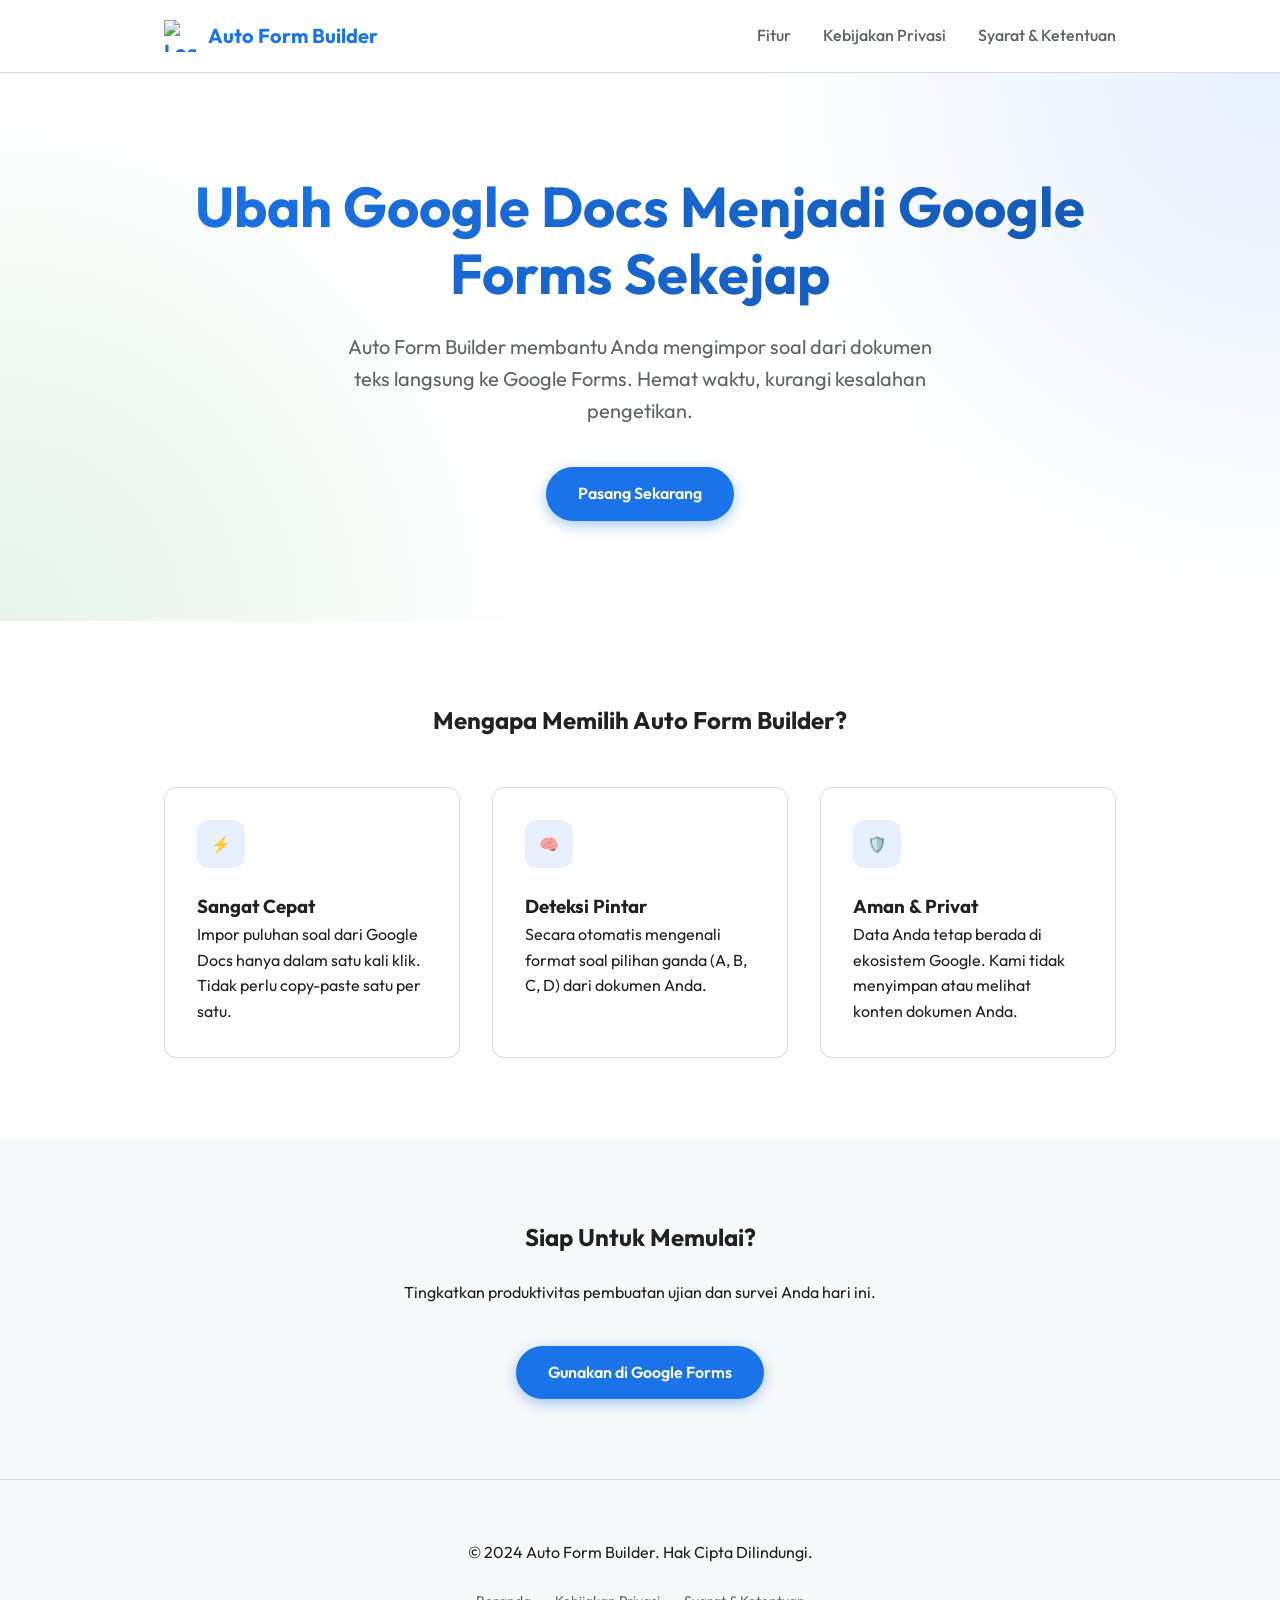
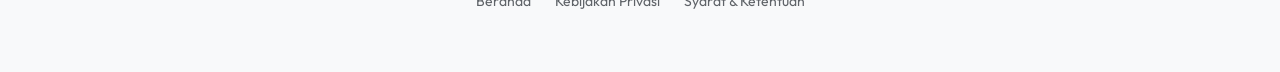
==== docs/index.html @ 88bf44c3 "push" ====
<!DOCTYPE html>
<html lang="id">
<head>
    <meta charset="UTF-8">
    <meta name="viewport" content="width=device-width, initial-scale=1.0">
    <title>Auto Form Builder - Buat Google Forms Secara Otomatis</title>
    <meta name="description" content="Konversi dokumen soal dari Google Docs ke Google Forms dalam hitungan detik dengan Auto Form Builder.">
    <link rel="preconnect" href="https://fonts.googleapis.com">
    <link rel="preconnect" href="https://fonts.gstatic.com" crossorigin>
    <link href="https://fonts.googleapis.com/css2?family=Outfit:wght@400;500;600;700&display=swap" rel="stylesheet">
    <link rel="stylesheet" href="style.css">
    <link rel="icon" type="image/png" href="https://www.gstatic.com/images/branding/product/1x/forms_2020q4_48dp.png">
</head>
<body>
    <header>
        <div class="container">
            <nav>
                <a href="index.html" class="logo">
                    <img src="https://www.gstatic.com/images/branding/product/1x/forms_2020q4_48dp.png" alt="Logo">
                    Auto Form Builder
                </a>
                <div class="nav-links">
                    <a href="#features">Fitur</a>
                    <a href="privacy-policy.html">Kebijakan Privasi</a>
                    <a href="terms.html">Syarat & Ketentuan</a>
                </div>
            </nav>
        </div>
    </header>

    <main>
        <section class="hero">
            <div class="container">
                <h1>Ubah Google Docs Menjadi Google Forms Sekejap</h1>
                <p>Auto Form Builder membantu Anda mengimpor soal dari dokumen teks langsung ke Google Forms. Hemat waktu, kurangi kesalahan pengetikan.</p>
                <div class="hero-btns">
                    <a href="#" class="btn btn-primary">Pasang Sekarang</a>
                </div>
            </div>
        </section>

        <section id="features" class="section">
            <div class="container">
                <h2 style="text-align: center; margin-bottom: 48px;">Mengapa Memilih Auto Form Builder?</h2>
                <div class="features-grid">
                    <div class="card">
                        <div class="card-icon">⚡</div>
                        <h3>Sangat Cepat</h3>
                        <p>Impor puluhan soal dari Google Docs hanya dalam satu kali klik. Tidak perlu copy-paste satu per satu.</p>
                    </div>
                    <div class="card">
                        <div class="card-icon">🧠</div>
                        <h3>Deteksi Pintar</h3>
                        <p>Secara otomatis mengenali format soal pilihan ganda (A, B, C, D) dari dokumen Anda.</p>
                    </div>
                    <div class="card">
                        <div class="card-icon">🛡️</div>
                        <h3>Aman & Privat</h3>
                        <p>Data Anda tetap berada di ekosistem Google. Kami tidak menyimpan atau melihat konten dokumen Anda.</p>
                    </div>
                </div>
            </div>
        </section>

        <section class="section" style="background-color: var(--bg-alt);">
            <div class="container" style="text-align: center;">
                <h2>Siap Untuk Memulai?</h2>
                <p style="margin: 24px 0 40px;">Tingkatkan produktivitas pembuatan ujian dan survei Anda hari ini.</p>
                <a href="#" class="btn btn-primary">Gunakan di Google Forms</a>
            </div>
        </section>
    </main>

    <footer>
        <div class="container">
            <p>&copy; 2024 Auto Form Builder. Hak Cipta Dilindungi.</p>
            <div class="footer-links">
                <a href="index.html">Beranda</a>
                <a href="privacy-policy.html">Kebijakan Privasi</a>
                <a href="terms.html">Syarat & Ketentuan</a>
            </div>
        </div>
    </footer>
</body>
</html>
---- docs/style.css ----
:root {
  --primary: #1a73e8;
  --primary-dark: #1557b0;
  --secondary: #34a853;
  --text: #202124;
  --text-light: #5f6368;
  --bg: #ffffff;
  --bg-alt: #f8f9fa;
  --border: #dadce0;
  --shadow: 0 4px 6px -1px rgba(0, 0, 0, 0.1), 0 2px 4px -1px rgba(0, 0, 0, 0.06);
  --radius: 12px;
}

* {
  box-sizing: border-box;
  margin: 0;
  padding: 0;
}

body {
  font-family: 'Outfit', 'Inter', -apple-system, BlinkMacSystemFont, "Segoe UI", Roboto, sans-serif;
  line-height: 1.6;
  color: var(--text);
  background-color: var(--bg);
  -webkit-font-smoothing: antialiased;
}

.container {
  max-width: 1000px;
  margin: 0 auto;
  padding: 0 24px;
}

/* Header & Nav */
header {
  background: rgba(255, 255, 255, 0.8);
  backdrop-filter: blur(10px);
  position: sticky;
  top: 0;
  z-index: 100;
  border-bottom: 1px solid var(--border);
}

nav {
  display: flex;
  justify-content: space-between;
  align-items: center;
  height: 72px;
}

.logo {
  display: flex;
  align-items: center;
  gap: 12px;
  text-decoration: none;
  font-weight: 700;
  font-size: 1.25rem;
  color: var(--primary);
}

.logo img {
  height: 32px;
  width: 32px;
}

.nav-links {
  display: flex;
  gap: 32px;
}

.nav-links a {
  text-decoration: none;
  color: var(--text-light);
  font-weight: 500;
  transition: color 0.2s;
}

.nav-links a:hover {
  color: var(--primary);
}

/* Hero Section */
.hero {
  padding: 100px 0;
  text-align: center;
  background: radial-gradient(circle at top right, #e8f0fe 0%, transparent 40%),
              radial-gradient(circle at bottom left, #e6f4ea 0%, transparent 40%);
}

.hero h1 {
  font-size: 3.5rem;
  line-height: 1.2;
  margin-bottom: 24px;
  background: linear-gradient(135deg, var(--primary), var(--primary-dark));
  -webkit-background-clip: text;
  -webkit-text-fill-color: transparent;
}

.hero p {
  font-size: 1.25rem;
  color: var(--text-light);
  max-width: 600px;
  margin: 0 auto 40px;
}

.btn {
  display: inline-block;
  padding: 14px 32px;
  border-radius: 50px;
  font-weight: 600;
  text-decoration: none;
  transition: all 0.2s;
  cursor: pointer;
}

.btn-primary {
  background-color: var(--primary);
  color: white;
  box-shadow: 0 4px 14px 0 rgba(26, 115, 232, 0.39);
}

.btn-primary:hover {
  background-color: var(--primary-dark);
  transform: translateY(-2px);
  box-shadow: 0 6px 20px rgba(26, 115, 232, 0.23);
}

/* Features */
.section {
  padding: 80px 0;
}

.features-grid {
  display: grid;
  grid-template-columns: repeat(auto-fit, minmax(280px, 1fr));
  gap: 32px;
  margin-top: 48px;
}

.card {
  padding: 32px;
  border-radius: var(--radius);
  background: white;
  border: 1px solid var(--border);
  transition: transform 0.3s, box-shadow 0.3s;
}

.card:hover {
  transform: translateY(-8px);
  box-shadow: var(--shadow);
}

.card-icon {
  width: 48px;
  height: 48px;
  background: #e8f0fe;
  border-radius: 12px;
  display: flex;
  align-items: center;
  justify-content: center;
  margin-bottom: 24px;
  color: var(--primary);
}

/* Content Pages (Privacy/Terms) */
.content-page {
  padding: 60px 0 120px;
}

.content-page h1 {
  margin-bottom: 40px;
}

.content-page h2 {
  margin: 40px 0 20px;
}

.content-page p, .content-page ul {
  margin-bottom: 20px;
  color: var(--text-light);
}

.content-page ul {
  padding-left: 20px;
}

/* Footer */
footer {
  padding: 60px 0;
  background-color: var(--bg-alt);
  border-top: 1px solid var(--border);
  text-align: center;
}

.footer-links {
  display: flex;
  justify-content: center;
  gap: 24px;
  margin-top: 24px;
}

.footer-links a {
  color: var(--text-light);
  text-decoration: none;
  font-size: 0.875rem;
}

.footer-links a:hover {
  color: var(--primary);
}

@media (max-width: 768px) {
  .hero h1 {
    font-size: 2.5rem;
  }
  .nav-links {
    display: none;
  }
}
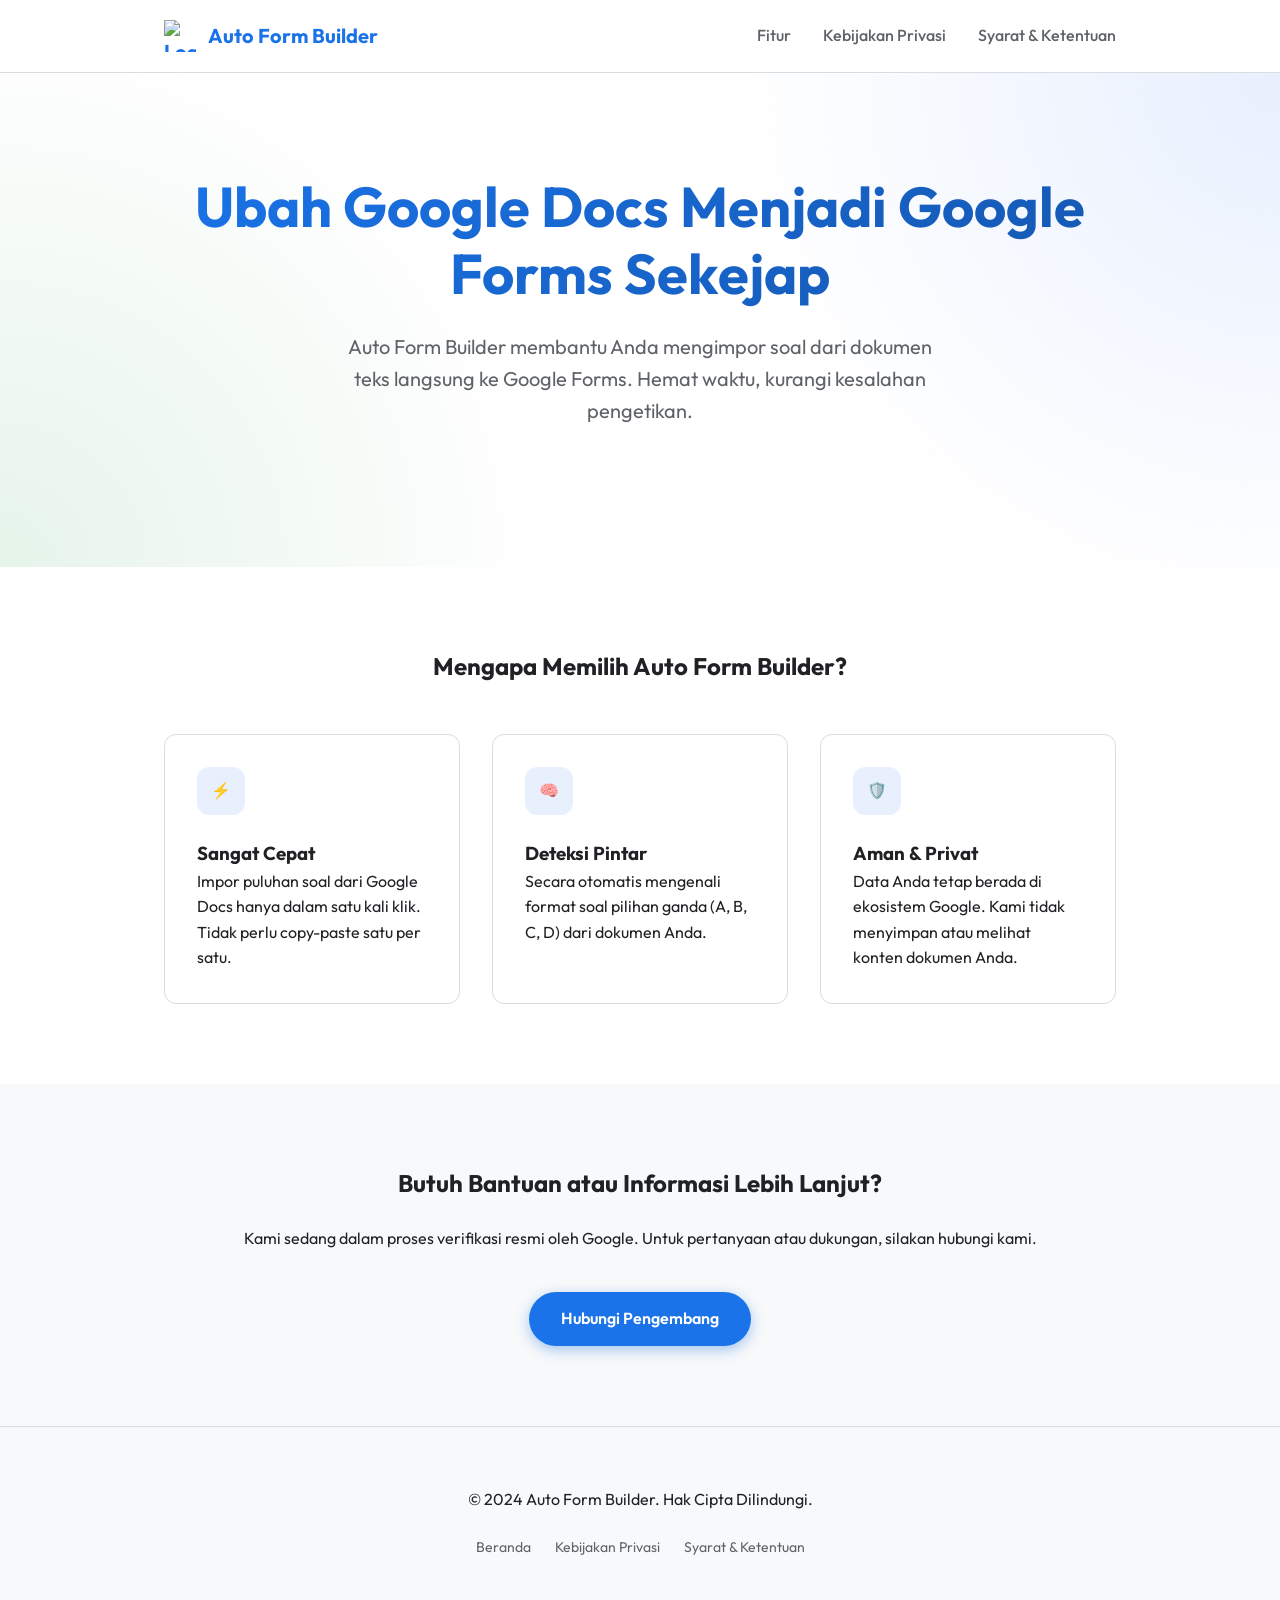
==== commit 7a3772de: "penyesuaian website untuk review google" ====
--- a/docs/index.html
+++ b/docs/index.html
@@ -10,6 +10,7 @@
     <link href="https://fonts.googleapis.com/css2?family=Outfit:wght@400;500;600;700&display=swap" rel="stylesheet">
     <link rel="stylesheet" href="style.css">
     <link rel="icon" type="image/png" href="https://www.gstatic.com/images/branding/product/1x/forms_2020q4_48dp.png">
+    <meta name="google-site-verification" content="C3BeXTS-WfFzQYkXwgGQcWm96FCxZkGLvEajfNhK2cY" />
 </head>
 <body>
     <header>
@@ -34,7 +35,7 @@
                 <h1>Ubah Google Docs Menjadi Google Forms Sekejap</h1>
                 <p>Auto Form Builder membantu Anda mengimpor soal dari dokumen teks langsung ke Google Forms. Hemat waktu, kurangi kesalahan pengetikan.</p>
                 <div class="hero-btns">
-                    <a href="#" class="btn btn-primary">Pasang Sekarang</a>
+                    <!-- Tombol dihapus sementara untuk proses review Google sesuai panduan Marketplace -->
                 </div>
             </div>
         </section>
@@ -64,9 +65,9 @@
 
         <section class="section" style="background-color: var(--bg-alt);">
             <div class="container" style="text-align: center;">
-                <h2>Siap Untuk Memulai?</h2>
-                <p style="margin: 24px 0 40px;">Tingkatkan produktivitas pembuatan ujian dan survei Anda hari ini.</p>
-                <a href="#" class="btn btn-primary">Gunakan di Google Forms</a>
+                <h2>Butuh Bantuan atau Informasi Lebih Lanjut?</h2>
+                <p style="margin: 24px 0 40px;">Kami sedang dalam proses verifikasi resmi oleh Google. Untuk pertanyaan atau dukungan, silakan hubungi kami.</p>
+                <a href="mailto:iyrdrms@gmail.com" class="btn btn-primary">Hubungi Pengembang</a>
             </div>
         </section>
     </main>
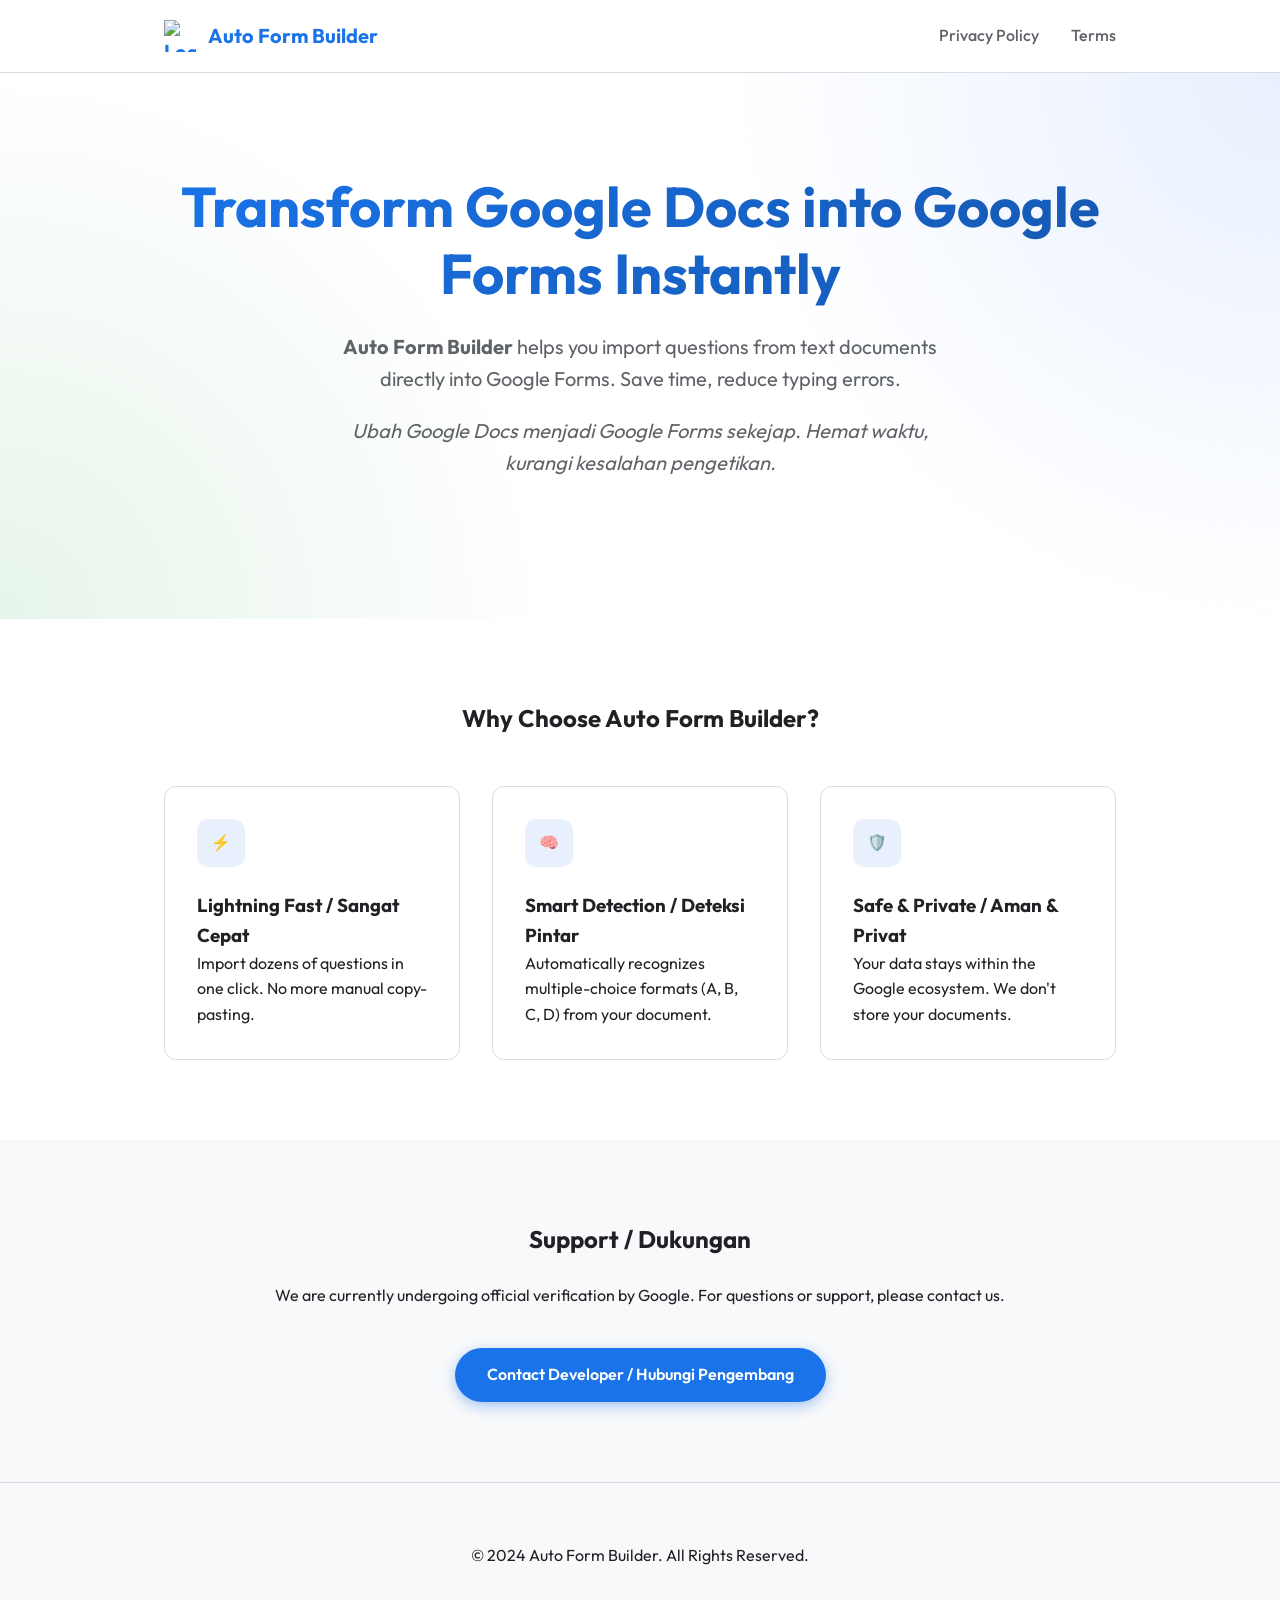
==== commit 83bfd302: "push" ====
--- a/docs/index.html
+++ b/docs/index.html
@@ -3,8 +3,8 @@
 <head>
     <meta charset="UTF-8">
     <meta name="viewport" content="width=device-width, initial-scale=1.0">
-    <title>Auto Form Builder - Buat Google Forms Secara Otomatis</title>
-    <meta name="description" content="Konversi dokumen soal dari Google Docs ke Google Forms dalam hitungan detik dengan Auto Form Builder.">
+    <title>Auto Form Builder - Build Google Forms Automatically</title>
+    <meta name="description" content="Convert questions from Google Docs to Google Forms in seconds.">
     <link rel="preconnect" href="https://fonts.googleapis.com">
     <link rel="preconnect" href="https://fonts.gstatic.com" crossorigin>
     <link href="https://fonts.googleapis.com/css2?family=Outfit:wght@400;500;600;700&display=swap" rel="stylesheet">
@@ -21,9 +21,8 @@
                     Auto Form Builder
                 </a>
                 <div class="nav-links">
-                    <a href="#features">Fitur</a>
-                    <a href="privacy-policy.html">Kebijakan Privasi</a>
-                    <a href="terms.html">Syarat & Ketentuan</a>
+                    <a href="privacy-policy.html">Privacy Policy</a>
+                    <a href="terms.html">Terms</a>
                 </div>
             </nav>
         </div>
@@ -32,32 +31,30 @@
     <main>
         <section class="hero">
             <div class="container">
-                <h1>Ubah Google Docs Menjadi Google Forms Sekejap</h1>
-                <p>Auto Form Builder membantu Anda mengimpor soal dari dokumen teks langsung ke Google Forms. Hemat waktu, kurangi kesalahan pengetikan.</p>
-                <div class="hero-btns">
-                    <!-- Tombol dihapus sementara untuk proses review Google sesuai panduan Marketplace -->
-                </div>
+                <h1>Transform Google Docs into Google Forms Instantly</h1>
+                <p><strong>Auto Form Builder</strong> helps you import questions from text documents directly into Google Forms. Save time, reduce typing errors.</p>
+                <p style="font-style: italic; color: var(--text-light); margin-top: -20px;">Ubah Google Docs menjadi Google Forms sekejap. Hemat waktu, kurangi kesalahan pengetikan.</p>
             </div>
         </section>
 
         <section id="features" class="section">
             <div class="container">
-                <h2 style="text-align: center; margin-bottom: 48px;">Mengapa Memilih Auto Form Builder?</h2>
+                <h2 style="text-align: center; margin-bottom: 48px;">Why Choose Auto Form Builder?</h2>
                 <div class="features-grid">
                     <div class="card">
                         <div class="card-icon">⚡</div>
-                        <h3>Sangat Cepat</h3>
-                        <p>Impor puluhan soal dari Google Docs hanya dalam satu kali klik. Tidak perlu copy-paste satu per satu.</p>
+                        <h3>Lightning Fast / Sangat Cepat</h3>
+                        <p>Import dozens of questions in one click. No more manual copy-pasting.</p>
                     </div>
                     <div class="card">
                         <div class="card-icon">🧠</div>
-                        <h3>Deteksi Pintar</h3>
-                        <p>Secara otomatis mengenali format soal pilihan ganda (A, B, C, D) dari dokumen Anda.</p>
+                        <h3>Smart Detection / Deteksi Pintar</h3>
+                        <p>Automatically recognizes multiple-choice formats (A, B, C, D) from your document.</p>
                     </div>
                     <div class="card">
                         <div class="card-icon">🛡️</div>
-                        <h3>Aman & Privat</h3>
-                        <p>Data Anda tetap berada di ekosistem Google. Kami tidak menyimpan atau melihat konten dokumen Anda.</p>
+                        <h3>Safe & Private / Aman & Privat</h3>
+                        <p>Your data stays within the Google ecosystem. We don't store your documents.</p>
                     </div>
                 </div>
             </div>
@@ -65,21 +62,16 @@
 
         <section class="section" style="background-color: var(--bg-alt);">
             <div class="container" style="text-align: center;">
-                <h2>Butuh Bantuan atau Informasi Lebih Lanjut?</h2>
-                <p style="margin: 24px 0 40px;">Kami sedang dalam proses verifikasi resmi oleh Google. Untuk pertanyaan atau dukungan, silakan hubungi kami.</p>
-                <a href="mailto:iyrdrms@gmail.com" class="btn btn-primary">Hubungi Pengembang</a>
+                <h2>Support / Dukungan</h2>
+                <p style="margin: 24px 0 40px;">We are currently undergoing official verification by Google. For questions or support, please contact us.</p>
+                <a href="mailto:iyrdrms@gmail.com" class="btn btn-primary">Contact Developer / Hubungi Pengembang</a>
             </div>
         </section>
     </main>
 
     <footer>
         <div class="container">
-            <p>&copy; 2024 Auto Form Builder. Hak Cipta Dilindungi.</p>
-            <div class="footer-links">
-                <a href="index.html">Beranda</a>
-                <a href="privacy-policy.html">Kebijakan Privasi</a>
-                <a href="terms.html">Syarat & Ketentuan</a>
-            </div>
+            <p>&copy; 2024 Auto Form Builder. All Rights Reserved.</p>
         </div>
     </footer>
 </body>
